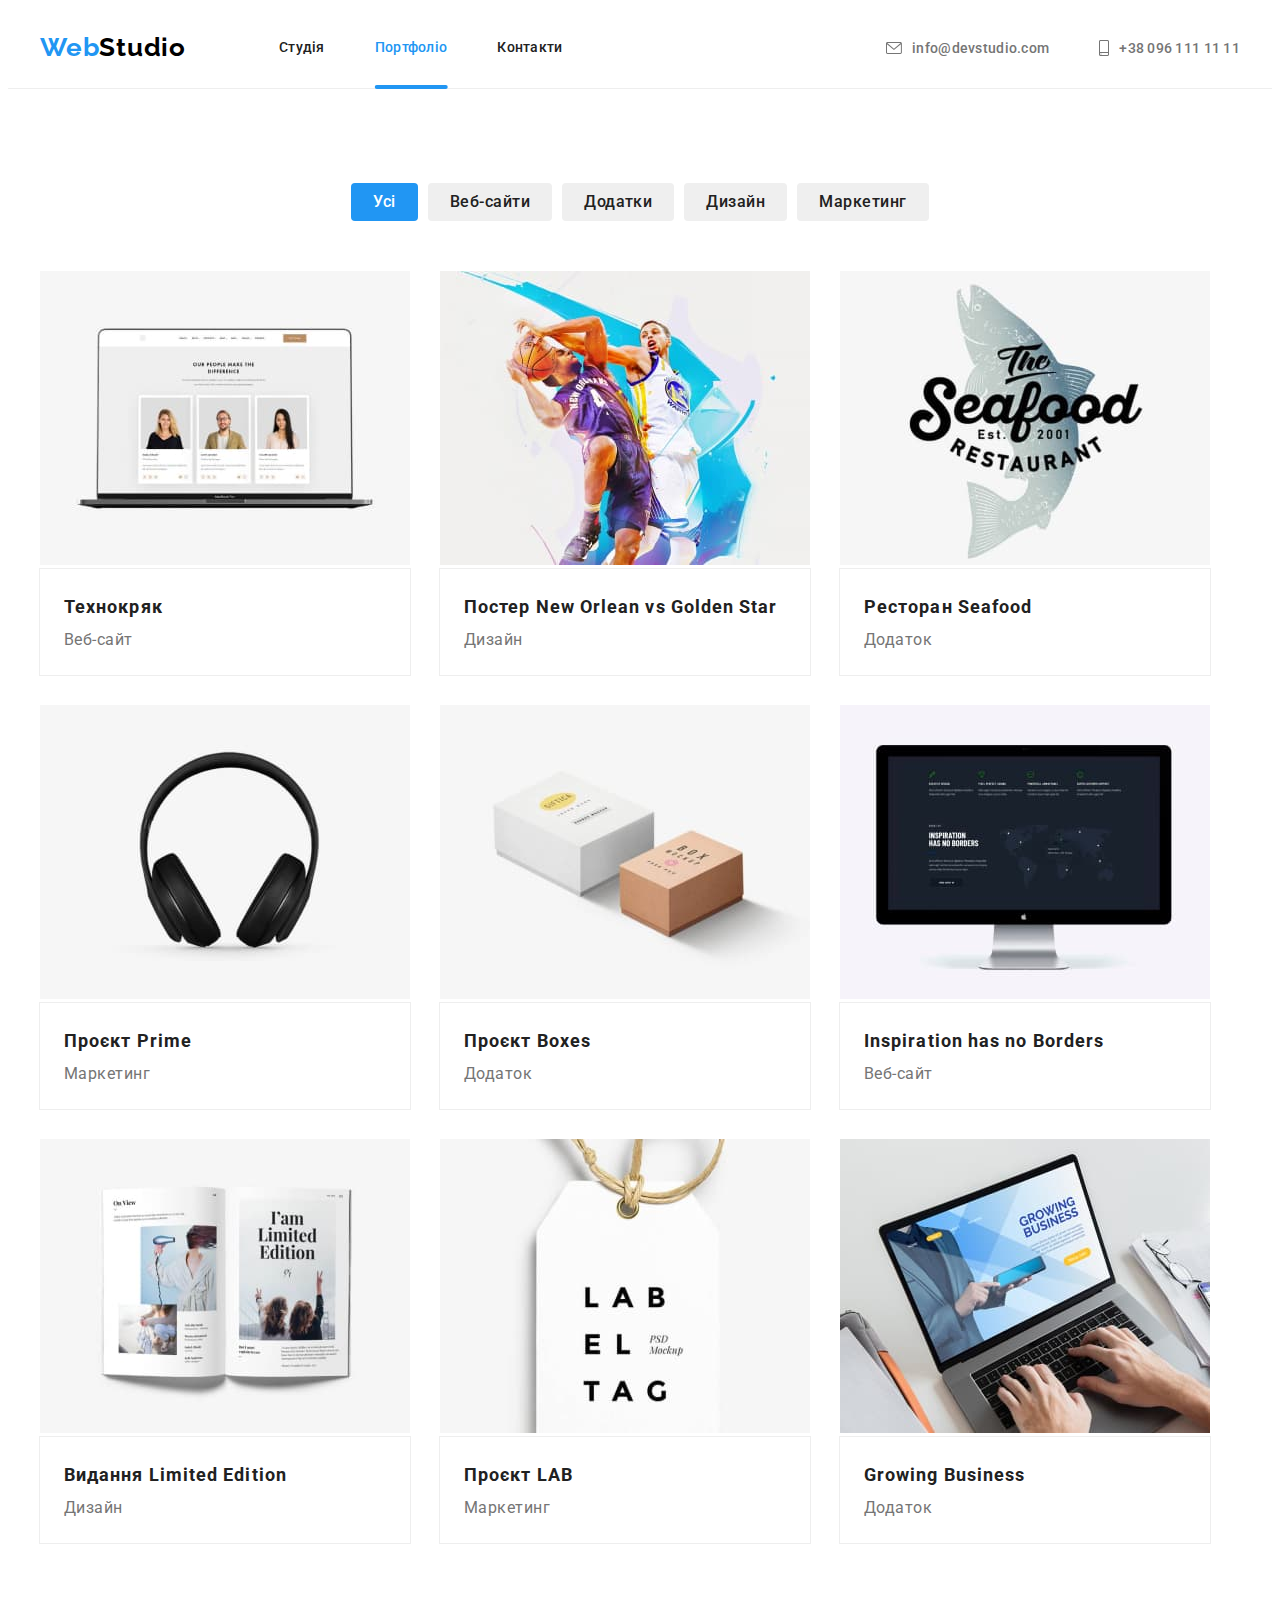
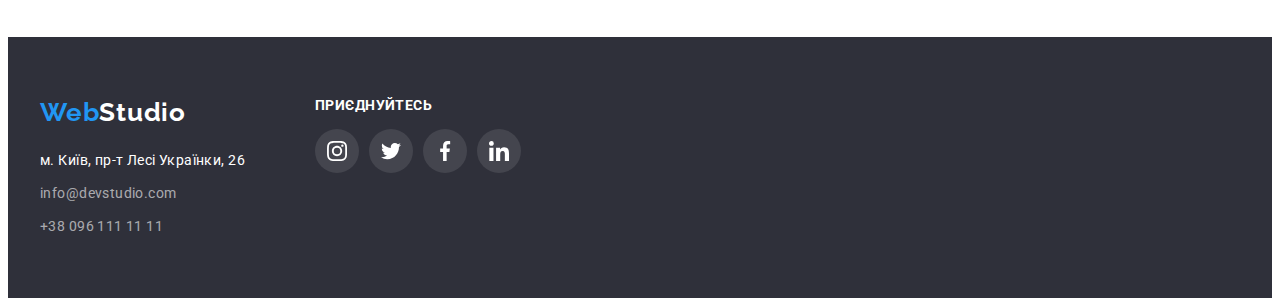
==== portfolio.html @ 4142b79a "Initial commit" ====
<!DOCTYPE html>
<html lang="uk">
  <head>
    <meta charset="UTF-8" />
    <meta http-equiv="X-UA-Compatible" content="IE=edge" />
    <meta name="viewport" content="width=device-width, initial-scale=1.0" />
    <title>WebStudio</title>
    <!-- Fonts -->
    <link rel="preconnect" href="https://fonts.googleapis.com" />
    <link rel="preconnect" href="https://fonts.gstatic.com" crossorigin />
    <link
      href="https://fonts.googleapis.com/css2?family=Fira+Code:wght@300;400;500;600;700&family=Raleway:wght@700&family=Roboto:wght@400;500;700;900&display=swap"
      rel="stylesheet"
    />
    <!-- Modern-normalize -->
    <link
      rel="stylesheet"
      href="https://cdnjs.cloudflare.com/ajax/libs/modern-normalize/1.1.0/modern-normalize.min.css"
      integrity="sha512-wpPYUAdjBVSE4KJnH1VR1HeZfpl1ub8YT/NKx4PuQ5NmX2tKuGu6U/JRp5y+Y8XG2tV+wKQpNHVUX03MfMFn9Q=="
      crossorigin="anonymous"
      referrerpolicy="no-referrer"
    />
    <!-- Custom styles -->
    <link rel="stylesheet" href="./scc/style.css" />
  </head>
  <body class="body">
    <!-- Heder section-->
    <header class="header-chapter">
      <div class="header-container container">
        <a class="logo link" href=""
          >Web<span class="logo-header">Studio</span></a
        >
        <nav class="header-nav">
          <ul class="nav-list list">
            <li class="nav-item">
              <a href="./index.html" class="nav-link link">Студія</a>
            </li>
            <li class="nav-item">
              <a href="" class="nav-link curent link">Портфоліо</a>
            </li>
            <li class="nav-item">
              <a href="" class="nav-link link">Контакти</a>
            </li>
          </ul>
        </nav>
        <div class="header-group">
          <a href="mailto:info@devstudio.com" class="header-mail link"
            ><svg class="heder-icon" width="16" height="12">
              <use href="./img/icons.svg#icon-envelope"></use>
            </svg>
            info@devstudio.com</a
          >
          <a href="tel:+380961111111" class="header-tel link">
            <svg class="heder-icon" width="10" height="16">
              <use href="./img/icons.svg#icon-smartphone"></use></svg
            >+38 096 111 11 11</a
          >
        </div>
      </div>
    </header>
    <main>
      <!-- Hero section -->
      <section class="button-container">
        <div class="container">
          <ul class="button-btn list">
            <li>
              <button type="button" class="btn-list btn-item">Усі</button>
            </li>
            <li><button type="button" class="btn-list">Веб-сайти</button></li>
            <li><button type="button" class="btn-list">Додатки</button></li>
            <li><button type="button" class="btn-list">Дизайн</button></li>
            <li><button type="button" class="btn-list">Маркетинг</button></li>
          </ul>
          <!-- Project company -->

          <h1 class="visually-hidden">Проєкти компанії</h1>
          <ul class="photo-project list">
            <li class="project-content">
              <div class="team-thumb">
                <img
                  src="./img/photoprogect/img.jpg"
                  alt="Ноутбук"
                  width="370"
                  height="294"
                />
                <div class="overlay">
                  <p class="overlay-text">
                    Ресурс пропонує комплексні пропозиції з різним рівнем
                    функціоналу та сервісів. Все це дозволить відвідувачу
                    отримати вичерпні відомості про компанію чи приватну особу.
                  </p>
                </div>
              </div>
              <div class="photo-content">
                <h2 class="design-title">Технокряк</h2>
                <p class="design-text">Веб-сайт</p>
              </div>
            </li>

            <li class="project-content">
              <div class="team-thumb">
                <img
                  src="./img/photoprogect/img1.jpg"
                  alt="Баскетбол"
                  width="370"
                  height="294"
                />
                <div class="overlay">
                  <p class="overlay-text">
                    Ресурс пропонує комплексні пропозиції з різним рівнем
                    функціоналу та сервісів. Все це дозволить відвідувачу
                    отримати вичерпні відомості про компанію чи приватну особу.
                  </p>
                </div>
              </div>

              <div class="photo-content">
                <h2 class="design-title">Постер New Orlean vs Golden Star</h2>
                <p class="design-text">Дизайн</p>
              </div>
            </li>

            <li class="project-content">
              <div class="team-thumb">
                <img
                  src="./img/photoprogect/img2.jpg"
                  alt="Логотип"
                  width="370"
                  height="294"
                />
                <div class="overlay">
                  <p class="overlay-text">
                    Ресурс пропонує комплексні пропозиції з різним рівнем
                    функціоналу та сервісів. Все це дозволить відвідувачу
                    отримати вичерпні відомості про компанію чи приватну особу.
                  </p>
                </div>
              </div>
              <div class="photo-content">
                <h2 class="design-title">Ресторан Seafood</h2>
                <p class="design-text">Додаток</p>
              </div>
            </li>

            <li class="project-content">
              <div class="team-thumb">
                <img
                  src="./img/photoprogect/img3.jpg"
                  alt="Навушники"
                  width="370"
                  height="294"
                />
                <div class="overlay">
                  <p class="overlay-text">
                    Ресурс пропонує комплексні пропозиції з різним рівнем
                    функціоналу та сервісів. Все це дозволить відвідувачу
                    отримати вичерпні відомості про компанію чи приватну особу.
                  </p>
                </div>
              </div>
              <div class="photo-content">
                <h2 class="design-title">Проєкт Prime</h2>
                <p class="design-text">Маркетинг</p>
              </div>
            </li>

            <li class="project-content">
              <div class="team-thumb">
                <img
                  src="./img/photoprogect/img4.jpg"
                  alt="Коробки"
                  width="370"
                  height="294"
                />
                <div class="overlay">
                  <p class="overlay-text">
                    Ресурс пропонує комплексні пропозиції з різним рівнем
                    функціоналу та сервісів. Все це дозволить відвідувачу
                    отримати вичерпні відомості про компанію чи приватну особу.
                  </p>
                </div>
              </div>
              <div class="photo-content">
                <h2 class="design-title" lang="en">Проєкт Boxes</h2>
                <p class="design-text">Додаток</p>
              </div>
            </li>

            <li class="project-content">
              <div class="team-thumb">
                <img
                  src="./img/photoprogect/img5.jpg"
                  alt="Комп"
                  width="370"
                  height="294"
                />
                <div class="overlay">
                  <p class="overlay-text">
                    Ресурс пропонує комплексні пропозиції з різним рівнем
                    функціоналу та сервісів. Все це дозволить відвідувачу
                    отримати вичерпні відомості про компанію чи приватну особу.
                  </p>
                </div>
              </div>
              <div class="photo-content">
                <h2 class="design-title" lang="en">
                  Inspiration has no Borders
                </h2>
                <p class="design-text">Веб-сайт</p>
              </div>
            </li>

            <li class="project-content">
              <div class="team-thumb">
                <img
                  src="./img/photoprogect/img6.jpg"
                  alt="Книга"
                  width="370"
                  height="294"
                />
                <div class="overlay">
                  <p class="overlay-text">
                    Ресурс пропонує комплексні пропозиції з різним рівнем
                    функціоналу та сервісів. Все це дозволить відвідувачу
                    отримати вичерпні відомості про компанію чи приватну особу.
                  </p>
                </div>
              </div>
              <div class="photo-content">
                <h2 class="design-title" lang="en">Видання Limited Edition</h2>
                <p class="design-text">Дизайн</p>
              </div>
            </li>

            <li class="project-content">
              <div class="team-thumb">
                <img
                  src="./img/photoprogect/img7.jpg"
                  alt="Декор"
                  width="370"
                  height="294"
                />
                <div class="overlay">
                  <p class="overlay-text">
                    Ресурс пропонує комплексні пропозиції з різним рівнем
                    функціоналу та сервісів. Все це дозволить відвідувачу
                    отримати вичерпні відомості про компанію чи приватну особу.
                  </p>
                </div>
              </div>
              <div class="photo-content">
                <h2 class="design-title" lang="en">Проєкт LAB</h2>
                <p class="design-text">Маркетинг</p>
              </div>
            </li>
            <li class="project-content">
              <div class="team-thumb">
                <img
                  src="./img/photoprogect/img8.jpg"
                  alt="Ноутбук"
                  width="370"
                  height="294"
                />
                <div class="overlay">
                  <p class="overlay-text">
                    Ресурс пропонує комплексні пропозиції з різним рівнем
                    функціоналу та сервісів. Все це дозволить відвідувачу
                    отримати вичерпні відомості про компанію чи приватну особу.
                  </p>
                </div>
              </div>
              <div class="photo-content">
                <h2 class="design-title" lang="en">Growing Business</h2>
                <p class="design-text">Додаток</p>
              </div>
            </li>
          </ul>
        </div>
      </section>
    </main>
    <!-- Footer -->

    <footer class="footer">
      <div class="container footer-container">
        <div>
          <a class="logo-element link" href=""
            >Web<span class="logo-footer">Studio</span></a
          >
          <address class="address">
            <ul class="list">
              <li class="footer-list">
                <a
                  class="footer-adres link"
                  href="https://goo.gl/maps/aXZ9ns17Bob6LLna9"
                  target="_blank"
                  rel="noopener noreferrer "
                  >м. Київ, пр-т Лесі Українки, 26</a
                >
              </li>
              <li class="footer-element">
                <a href="mailto:info@devstudio.com" class="footer-mail link"
                  >info@devstudio.com</a
                >
              </li>
              <li class="footer-element">
                <a href="tel:+380961111111" class="footer-tel link"
                  >+38 096 111 11 11</a
                >
              </li>
            </ul>
          </address>
        </div>

        <div class="footer-galery">
          <h3 class="footer-icon">приєднуйтесь</h3>
          <ul class="networks-galery">
            <li class="footer-icon list">
              <a
                class="footer-clas link"
                href="https://instagram.com"
                target="_blank"
                rel="noopener noreferrer"
                aria-label="Instagram icon"
              >
                <svg class="socials-networks" width="20" height="20">
                  <use href="./img/icons.svg#icon-instagram"></use>
                </svg>
              </a>
            </li>
            <li class="footer-icon list">
              <a
                class="footer-clas link twitter-element"
                href="https://twitter.com"
                target="_blank"
                rel="noopener noreferrer"
                aria-label="Twitter icon"
              >
                <svg class="socials-networks" width="20" height="20">
                  <use href="./img/icons.svg#icon-twitter"></use>
                </svg>
              </a>
            </li>
            <li class="footer-icon list">
              <a
                class="footer-clas link"
                href="https://facebook.com"
                target="_blank"
                rel="noopener noreferrer"
                aria-label="Facebook icon"
              >
                <svg class="socials-networks" width="20" height="20">
                  <use href="./img/icons.svg#icon-facebook"></use>
                </svg>
              </a>
            </li>
            <li class="footer-icon list">
              <a
                class="footer-clas link"
                href="https://linkedin.com"
                target="_blank"
                rel="noopener noreferrer"
                aria-label="Linkedin icon"
              >
                <svg class="socials-networks" width="20" height="20">
                  <use href="./img/icons.svg#icon-linkedin"></use>
                </svg>
              </a>
            </li>
          </ul>
        </div>
      </div>
    </footer>
  </body>
</html>
---- scc/style.css ----
.logo-header {
  color: var(--six-title-color);
}
:root {
  --main-title-color: #ffffff;
  --main-btn-color: #2196f3;
  --secondary-title-color: #f5f4fa;
  --accent-color: #212121;
  --fourth-title-color: #757575;
  --fift-title-color: #f5f5f5;
  --six-title-color: #000000;
  --primary-color: #2f303a;
  --border-color: #eeeeee;
  --secondary-border-color: #afb1b8;
  --background-color: #2196f3;
}
/* Others */
:root {
  --header-idx: 10;
  --modal-idx: 100;
  --menu-idx: 1000;
  --anim-fast: 250ms ease-out;
  --anim-our: 250ms cubic-bezier(0.4, 0, 0.2, 1);
}
.body {
  font-family: "Roboto", sans-serif;
  color: var(--main-title-color);
}
h1,
h2,
h3,
h4,
h5,
h6,
p {
  margin: 0;
}
.list {
  list-style: none;
  margin: 0;
  padding: 0;
}
.img {
  display: block;
  max-width: 100%;
  height: auto;
}
.container {
  width: 1200px;
  padding-right: 15px;
  padding-left: 15px;
  margin-left: auto;
  margin-right: auto;
}
.link {
  text-decoration: none;
  color: currentColor;
}
/*-------Heder-------- */
.header-container {
  display: flex;
  align-items: center;
}
.logo {
  margin-right: 93px;
}
.header-nav {
  margin-right: auto;
}
.header-chapter {
  border-bottom: 1px solid var(--border-color);
}
.logo {
  font-family: "Raleway";
  font-style: normal;
  font-weight: 700;
  font-size: 26px;
  line-height: calc(31 / 26);
  letter-spacing: 0.03em;
  color: var(--main-btn-color);
}
.nav-link {
  position: relative;
  display: block;
  padding-top: 32px;
  padding-bottom: 32px;
  font-weight: 500;
  font-size: 14px;
  line-height: 1.14;
  letter-spacing: 0.02em;
  color: var(--accent-color);
  transition: color var(--anim-our);
}
.nav-link:hover,
.nav-link:focus {
  color: var(--main-btn-color);
}
.nav-link.curent::after {
  content: "";
  position: absolute;
  left: 50%;
  bottom: -1px;
  transform: translateX(-50%);
  display: block;
  width: 100%;
  height: 4px;
  background: var(--main-btn-color);
  border-radius: 2px;
}
.nav-list {
  display: flex;
  align-items: center;
  gap: 50px;
}
.nav-list .nav-link.curent {
  color: var(--main-btn-color);
}
.header-tel {
  font-weight: 500;
  font-size: 14px;
  line-height: calc(16 / 14);
  letter-spacing: 0.02em;
  color: var(--fourth-title-color);
  display: flex;
  align-items: center;
  gap: 10px;
  transition: color var(--anim-our);
}
.header-tel:hover,
.header-tel:focus {
  color: var(--main-btn-color);
}
.heder-icon {
  fill: currentColor;
}
.header-mail {
  font-weight: 500;
  font-size: 14px;
  line-height: calc(16 / 14);
  letter-spacing: 0.02em;
  color: var(--fourth-title-color);
  display: flex;
  align-items: center;
  gap: 10px;
  transition: color var(--anim-our);
}
.header-mail:hover,
.header-mail:focus {
  color: var(--main-btn-color);
}
.header-group {
  display: flex;
  align-items: center;
  gap: 50px;
}
/*------Hero----- */
.hero-chapter {
  background-color: var(--primary-color);
  padding-top: 200px;
  padding-bottom: 200px;
  height: 600px;
  max-width: 1600px;
  margin-left: auto;
  margin-right: auto;
  background-position: center;
  background-image: linear-gradient(
      rgba(47, 48, 58, 0.4),
      rgba(47, 48, 58, 0.4)
    ),
    url(../img/overlay/Img.jpg);
}
.hero-title {
  margin-top: 0;
  margin-bottom: 0;
  font-weight: 900;
  font-size: 44px;
  line-height: calc(60 / 44);
  text-align: center;
  letter-spacing: 0.06em;
  text-transform: uppercase;
  margin-bottom: 30px;
  color: var(--main-title-color);
}
.button-btn {
  margin-bottom: 34px;
}
.button-hero {
  margin-bottom: 200px;
  font-family: inherit;
  font-weight: 700;
  font-size: 16px;
  line-height: calc(30 / 16);
  display: flex;
  align-items: center;
  text-align: center;
  letter-spacing: 0.06em;
  cursor: pointer;
  background-color: var(--main-btn-color);
  border: none;
  display: block;
  margin: 0 auto;
  width: 216px;
  height: 50px;
  color: var(--main-title-color);
  border-radius: 4px;
  transition: color var(--anim-our);
}
.button-hero:hover,
.button-hero:focus {
  color: var(--six-title-color);
}
/*--------Benefits section------- */
.section {
  background-color: var(--main-title-color);
}
.benefits-company {
  display: flex;
  justify-content: center;
  align-items: center;
  width: 270px;
  height: 120px;
  gap: 30px;
  padding: 25px 100px;
  margin-bottom: 30px;
  background: var(--secondary-title-color);
  border-radius: 4px;
}
.benefits-icon {
  width: 70px;
  height: 70px;
}
.benefits-text {
  display: flex;
  padding-right: 30px;
}
.about-text {
  width: 270px;
  margin-right: 30px;
}
.visually-hidden {
  position: absolute;
  white-space: nowrap;
  width: 1px;
  height: 1px;
  overflow: hidden;
  border: 0;
  padding: 0;
  clip: rect(0 0 0 0);
  clip-path: inset(50%);
  margin: -1px;
}
.section-title {
  width: 270px;
  font-size: 14px;
  line-height: calc(16 / 14);
  letter-spacing: 0.03em;
  text-transform: uppercase;
  color: var(--accent-color);
}
.section-chapt {
  padding-top: 94px;
  padding-bottom: 94px;
}
.section-text {
  margin-top: 10px;
  font-size: 14px;
  line-height: calc(24 / 14);
  letter-spacing: 0.03em;
  color: var(--fourth-title-color);
}
.about-project:not(:last-child) {
  margin-right: 30px;
}
/* Project section */
.project {
  background-color: var(--main-title-color);
}
.project-title {
  font-size: 36px;
  line-height: calc(42 / 36);
  text-align: center;
  letter-spacing: 0.03em;
  color: var(--accent-color);
}
.project-chapter {
  padding-bottom: 94px;
}
.progect-desc {
  display: flex;
  margin-top: 50px;
}
.about-project {
  position: relative;
}
.overlay-section {
  width: 100%;
  position: absolute;
  bottom: 0;
  padding-bottom: 27px;
  padding-top: 27px;
  background-color: rgba(47, 48, 58, 0.8);
  backdrop-filter: blur(2px);
}
.ovarlay-title {
  color: var(--main-title-color);
  text-align: center;
  text-transform: uppercase;
  font-weight: 700;
  font-size: 14px;
  line-height: calc(16 / 14);
  letter-spacing: 0.03em;
}
/* ------Team section-------- */
.comand-link {
  background-color: var(--secondary-title-color);
  padding-top: 94px;
  padding-bottom: 94px;
}
.team-galery {
  display: flex;
  margin-top: 50px;
  gap: 30px;
}
.about-comand {
  outline: 1px solid var(--secondary-border-color);
  background-color: var(--main-title-color);
  border-radius: 5px;
  box-shadow: 0px 1px 3px rgba(0, 0, 0, 0.12), 0px 1px 1px rgba(0, 0, 0, 0.14),
    0px 2px 1px rgba(0, 0, 0, 0.2);
}
.team-comand {
  padding-top: 30px;
  padding-bottom: 30px;
}
.comand-title {
  text-align: center;
  font-style: normal;
  font-weight: 700;
  font-size: 36px;
  line-height: calc(42 / 36);
  letter-spacing: 0.03em;
  color: var(--accent-color);
}
.comand-item {
  font-weight: 500;
  font-size: 16px;
  line-height: calc(19 / 16);
  text-align: center;
  letter-spacing: 0.03em;
  color: var(--accent-color);
}
.comand-text {
  margin-top: 10px;
  margin-bottom: 16px;
  font-size: 16px;
  line-height: calc(19 / 16);
  text-align: center;
  letter-spacing: 0.03em;
  color: var(--fourth-title-color);
}
.socials {
  display: flex;
  justify-content: center;
  gap: 10px;
}
.socials-link {
  display: flex;
  justify-content: center;
  align-items: center;
  width: 44px;
  height: 44px;
  border-radius: 50%;
  background-color: var(--main-title-color);
  transition: color var(--anim-our), background-color var(--anim-our);
}
.socials-link:hover,
.socials-link:focus {
  background-color: var(--background-color);
}
.socials-icon {
  fill: var(--secondary-border-color);
}
.socials-link:hover .socials-icon,
.socials-link:focus .socials-icon {
  fill: var(--main-title-color);
}
/* Clients */
.clients {
  font-weight: 700;
  font-size: 36px;
  line-height: calc(42 / 36);
  text-align: center;
  letter-spacing: 0.03em;
  color: var(--accent-color);
  padding-top: 94px;
  padding-bottom: 94px;
}
.our-clients {
  display: flex;
  justify-content: center;
  align-items: center;
  gap: 30px;
  padding-left: 0;
  margin-bottom: 0;
}
.clients-link {
  width: 100%;
  height: 100%;
  display: flex;
  align-items: center;
  justify-content: center;
  width: 170;
  height: 92;
  border: 1px solid var(--secondary-border-color);
  border-radius: 4px;
  color: var(--secondary-border-color);
  transition: color var(--anim-our), border-color var(--anim-our);
}
.clients-item {
  width: 170px;
  height: 92px;
}
.clients-link:hover,
.clients-link:focus {
  border-color: var(--main-btn-color);
  color: var(--main-btn-color);
}
.clients-icon {
  fill: currentColor;
}
/* ------Foter------- */
.footer {
  background-color: var(--primary-color);
  padding-top: 60px;
  padding-bottom: 60px;
  padding-left: 0px;
}
.footer-container {
  display: flex;
  gap: 70px;
}
.logo-element {
  display: inline-block;
  font-family: "Raleway";
  font-style: normal;
  font-weight: 700;
  font-size: 26px;
  line-height: calc(31 / 26);
  letter-spacing: 0.03em;
  color: var(--main-btn-color);
}
.logo-footer {
  color: var(--main-title-color);
}
.footer-adres {
  font-size: 14px;
  line-height: calc(24 / 14);
  letter-spacing: 0.03em;
  color: var(--main-title-color);
  transition: color var(--anim-our);
}
.footer-adres:hover,
.footer-adres:focus {
  color: var(--main-btn-color);
}
.address {
  font-style: normal;
}
.footer-mail {
  display: inline-block;
  font-size: 14px;
  line-height: calc(24 / 14);
  letter-spacing: 0.03em;
  color: rgba(255, 255, 255, 0.6);
  transition: color var(--anim-our);
}
.footer-mail:hover,
.footer-mail:focus {
  color: var(--main-title-color);
}
.footer-list {
  margin-top: 20px;
}
.footer-element {
  margin-top: 9px;
}

.footer-tel {
  display: inline-block;
  font-size: 14px;
  line-height: calc(24 / 14);
  letter-spacing: 0.03em;
  color: rgba(255, 255, 255, 0.6);
  transition: color var(--anim-our);
}
.footer-tel:hover,
.footer-tel:focus {
  color: var(--main-title-color);
}
.footer-icon {
  display: flex;
  align-items: center;

  font-weight: 700;
  font-size: 14px;
  line-height: calc(16 / 14);
  letter-spacing: 0.03em;
  text-transform: uppercase;

  color: var(--main-title-color);
}
.networks-galery {
  display: flex;
  justify-content: center;
  align-items: center;
  gap: 10px;
  margin-bottom: 0;
  padding-left: 0;
}
.footer-clas {
  display: flex;
  justify-content: center;
  align-items: center;
  width: 44px;
  height: 44px;
  border-radius: 50%;
  background: rgba(255, 255, 255, 0.1);
  transition: background-color var(--anim-our);
}
.footer-clas:hover,
.footer-clas:focus {
  background-color: var(--background-color);
}
.socials-networks {
  fill: var(--main-title-color);
}
/* Modal window */
.backdrop {
  position: fixed;
  top: 0;
  left: 0;
  width: 100%;
  height: 100%;
  backdrop-filter: blur(1px);
  z-index: var(--header-idx);
  transition: opacity var(--anim-our), visibility var(--anim-our);
  animation: modal-animation 2000ms cubic-bezier(0.4, 0, 0.2, 1);
}
.backdrop.is-hidden {
  opacity: 0;
  visibility: hidden;
  pointer-events: none;
}
.modal {
  position: absolute;
  top: 50%;
  left: 50%;
  transform: translateX(-50%) translateY(-50%);
  width: 528px;
  min-height: 581px;
  background-color: var(--main-title-color);
  box-shadow: 0px 1px 3px rgba(0, 0, 0, 0.12), 0px 1px 1px rgba(0, 0, 0, 0.14),
    0px 2px 1px rgba(0, 0, 0, 0.2);
  border-radius: 4px;
  transition: transform var(--anim-our), opacity var(--anim-our);
}
.backdrop.is-hidden.modal {
  opacity: 0;
  transform: translateX(-50) translateY(-70);
}
.modal-btn {
  position: absolute;
  box-sizing: border-box;
  padding: 0;
  display: inline-flex;
  align-items: center;
  justify-content: center;
  top: 10px;
  right: 10px;
  width: 30px;
  height: 30px;
  background-color: var(--main-title-color);
  border: 1px solid rgba(0, 0, 0, 0.1);
  border-radius: 50%;
  cursor: pointer;
}
.modal-icon {
  color: var(--six-title-color);
}
/* -----------Portfolio html----------- */
.button-container {
  padding-top: 94px;
  padding-bottom: 94px;
}
.btn-list {
  font-family: "Roboto";
  font-style: normal;
  font-weight: 500;
  font-size: 16px;
  line-height: calc(26 / 16);
  text-align: center;
  letter-spacing: 0.03em;
  cursor: pointer;
  color: var(--accent-color);
  border-radius: 4px;
  transition: background-color var(--anim-our), color var(--anim-our);
}
.btn-list:hover,
.btn-list:focus {
  background-color: var(--main-btn-color);
  color: var(--main-title-color);
  box-shadow: 0px 3px 1px rgba(0, 0, 0, 0.1), 0px 1px 2px rgba(0, 0, 0, 0.08),
    0px 2px 2px rgba(0, 0, 0, 0.12);
}
.button-btn {
  display: flex;
  align-items: center;
  gap: 10px;
  justify-content: center;
  margin-bottom: 50px;
}
.photo-project {
  display: flex;
  flex-wrap: wrap;
  gap: 30px;
}
.btn-list {
  border-style: none;
  padding: 6px 22px;
}
.btn-item {
  padding: 6px 22px;
  font-family: "Roboto";
  font-style: normal;
  font-weight: 500;
  font-size: 16px;
  line-height: calc(26 / 16);
  text-align: center;
  letter-spacing: 0.03em;
  cursor: pointer;
  color: var(--main-title-color);
}
.btn-item {
  background-color: var(--main-btn-color);
  transition: color var(--anim-our);
}
.btn-item:hover,
.btn-item:focus {
  color: var(--accent-color);
}
.btn-item {
  border-style: none;
}
.photo-content {
  padding: 20px 24px;
  outline: 1px solid var(--border-color);
}
.design-title {
  font-size: 18px;
  line-height: calc(36 / 18);
  letter-spacing: 0.06em;
  color: var(--accent-color);
}
.design-text {
  font-size: 16px;
  line-height: calc(30 / 16);
  letter-spacing: 0.03em;
  color: var(--fourth-title-color);
}
.team-thumb {
  position: relative;
  overflow: hidden;
}
.overlay {
  position: absolute;
  top: 0;
  left: 0;
  transform: translateY(100%);
  width: 100%;
  height: 100%;
  padding-left: 24px;
  padding-right: 24px;
  display: flex;
  align-items: center;
  color: var(--main-title-color);
  font-size: 18px;
  line-height: 28px;
  letter-spacing: 0.03em;
  background-color: rgba(33, 150, 243, 0.9);
  backdrop-filter: blur(1px);
  user-select: none;
  transition: transform 250ms ease-in-out;
}
.project-content:hover .overlay {
  transform: translateY(0);
}
.project-content:hover,
.project-content:focus {
  box-shadow: 0px 1px 1px rgba(0, 0, 0, 0.12), 0px 4px 4px rgba(0, 0, 0, 0.06),
    1px 4px 6px rgba(0, 0, 0, 0.16);
}
/* Animation */
@keyframes modal-animation {
  0% {
    opacity: 0;
    scale: (0.1);
    transform: translateY(-100px);
  }
  50% {
    opacity: 0.6;
  }
  100% {
    opacity: 1;
    scale: (1);
    transform: translateY(-100px);
  }
}
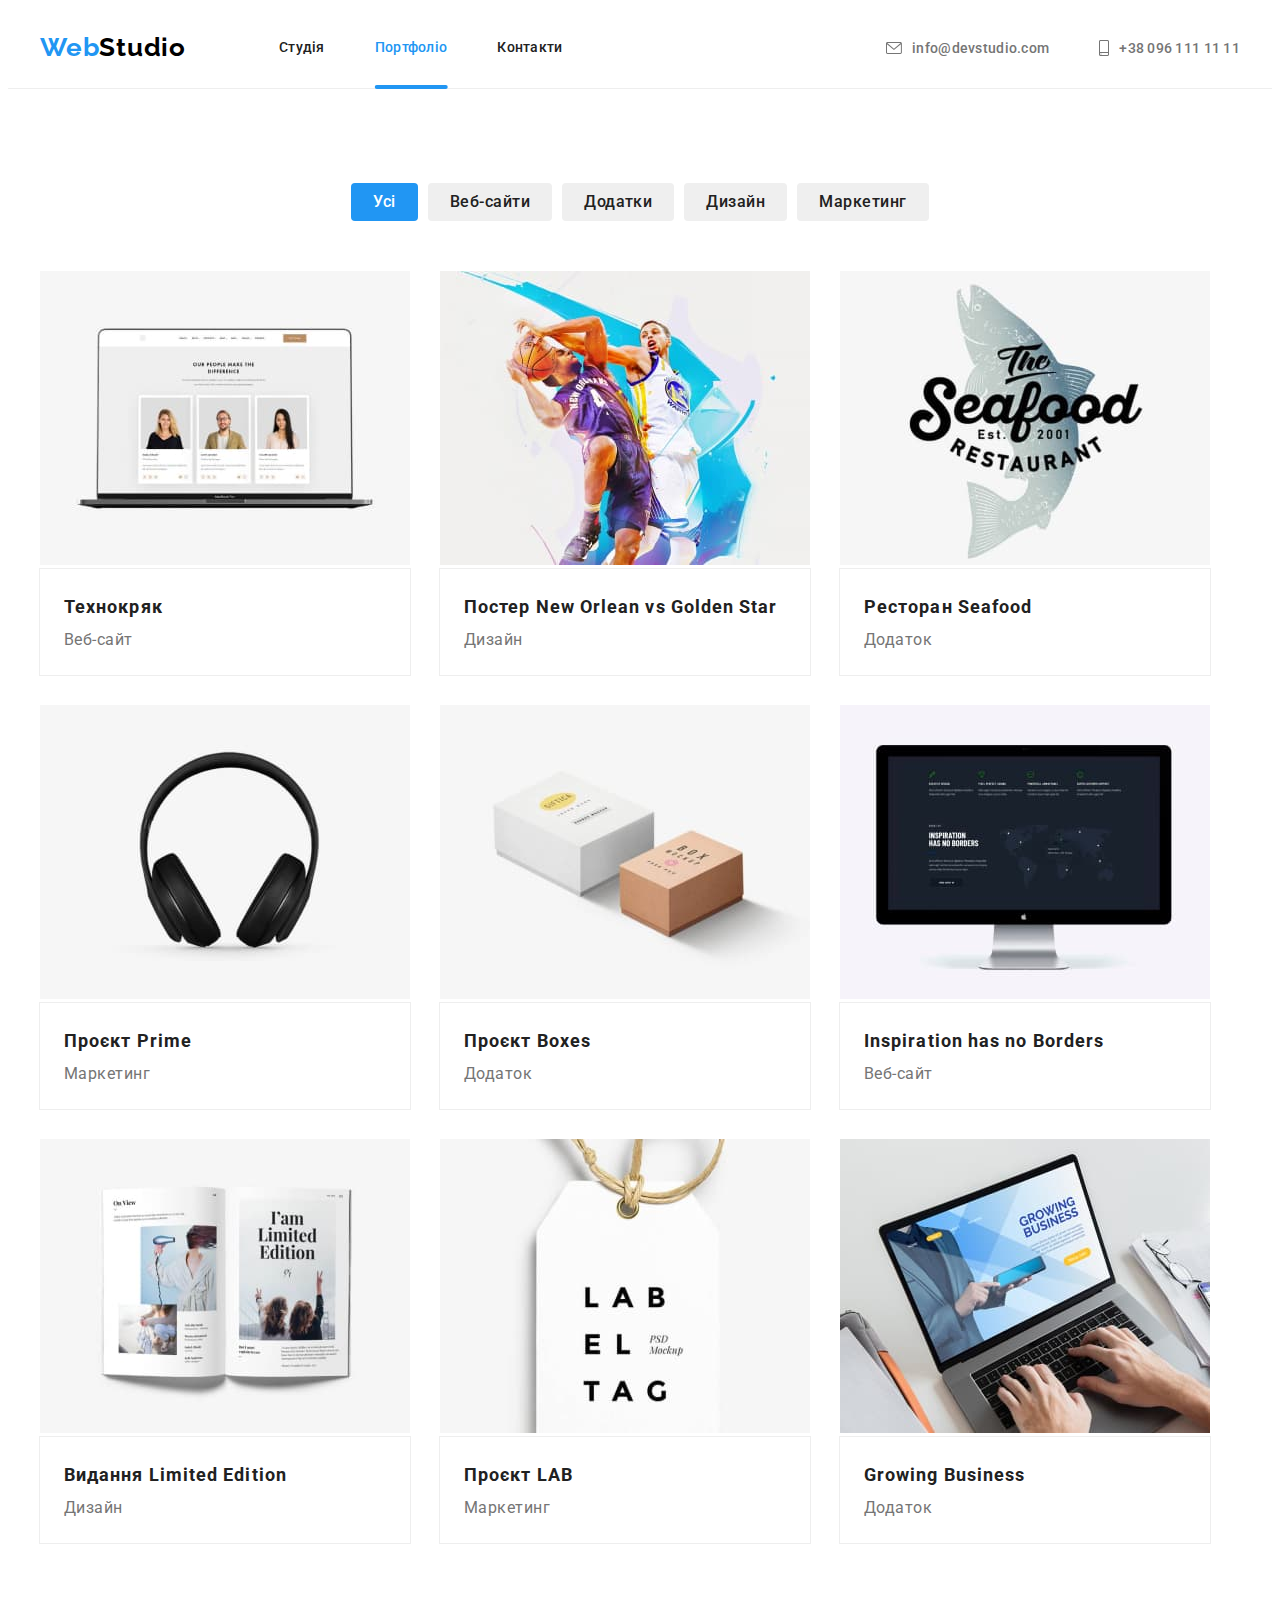
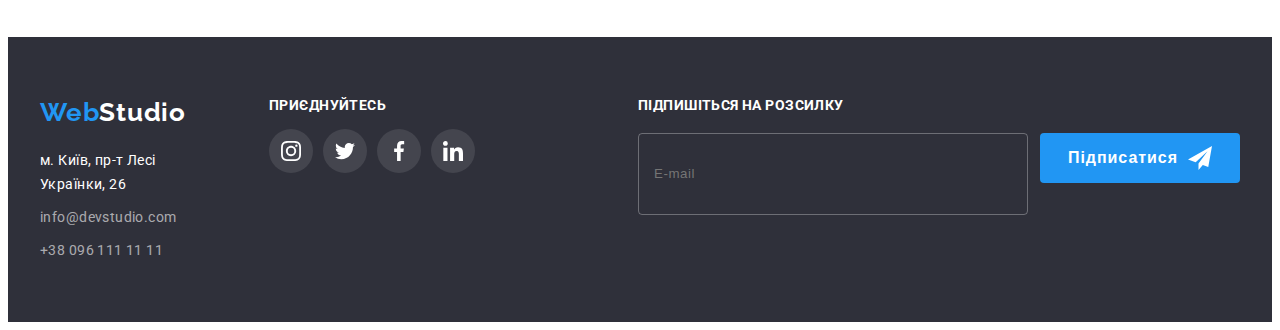
==== commit 90d9d8e7: "Виправлення помилок стилізації" ====
--- a/portfolio.html
+++ b/portfolio.html
@@ -368,7 +368,19 @@
             </li>
           </ul>
         </div>
+        <div class="footer-form-class">
+         <p class="footer-form-title">Підпишіться на розсилку</p>
+        <form class="footer-form" name="footer-form"></form>
+        <div class="footer-button-form">
+          <input class="footer-form-field" type="text" name="our_mail" id="our_mail" placeholder="E-mail">
+           <button class="footer-form-btn" type="submit">Підписатися <svg class="footer-form-icon" width="24" height="24">
+             <use href="./img/icons.svg#icon-icon-send"></use>
+           </svg></button>
+           </div>
+        </form>
       </div>
+      </div>
+      
     </footer>
   </body>
 </html>
--- a/scc/style.css
+++ b/scc/style.css
@@ -484,7 +484,6 @@
 .footer-element {
   margin-top: 9px;
 }
-
 .footer-tel {
   display: inline-block;
   font-size: 14px;
@@ -533,6 +532,58 @@
 }
 .socials-networks {
   fill: var(--main-title-color);
+}
+.footer-form-class {
+  padding-left: 93px;
+}
+.footer-form {
+  display: flex;
+  padding-top: 20px;
+}
+.footer-form-title {
+  align-items: center;
+  justify-content: center;
+  font-weight: 700;
+  font-size: 14px;
+  line-height: calc(16 / 14);
+  letter-spacing: 0.03em;
+  text-transform: uppercase;
+  color: var(--main-title-color);
+}
+.footer-button-form {
+  display: flex;
+  gap: 12px;
+}
+.footer-form-field {
+  padding: 15px;
+  width: 358px;
+  height: 50px;
+  background-color: rgba(215, 221, 226, 0);
+  border: 1px solid rgba(255, 255, 255, 0.3);
+  filter: drop-shadow (0px 4px 4px rgba(0, 0, 0, 0.15));
+  border-radius: 4px;
+  color: var(--main-title-color);
+  font-weight: 400;
+  letter-spacing: 0.04em;
+}
+
+.footer-form-btn {
+  display: flex;
+  align-items: center;
+  justify-content: center;
+  gap: 10px;
+  font-style: normal;
+  font-weight: 700;
+  font-size: 16px;
+  line-height: calc(30 / 16);
+  width: 200px;
+  height: 50px;
+  letter-spacing: 0.06em;
+  cursor: pointer;
+  background-color: var(--main-btn-color);
+  border: none;
+  color: var(--main-title-color);
+  border-radius: 4px;
 }
 /* Modal window */
 .backdrop {
@@ -545,6 +596,7 @@
   z-index: var(--header-idx);
   transition: opacity var(--anim-our), visibility var(--anim-our);
   animation: modal-animation 2000ms cubic-bezier(0.4, 0, 0.2, 1);
+  color: var(--accent-color);
 }
 .backdrop.is-hidden {
   opacity: 0;
@@ -558,12 +610,15 @@
   transform: translateX(-50%) translateY(-50%);
   width: 528px;
   min-height: 581px;
+  padding-left: 40px;
+  padding-right: 40px;
   background-color: var(--main-title-color);
   box-shadow: 0px 1px 3px rgba(0, 0, 0, 0.12), 0px 1px 1px rgba(0, 0, 0, 0.14),
     0px 2px 1px rgba(0, 0, 0, 0.2);
   border-radius: 4px;
   transition: transform var(--anim-our), opacity var(--anim-our);
 }
+
 .backdrop.is-hidden.modal {
   opacity: 0;
   transform: translateX(-50) translateY(-70);
@@ -587,6 +642,137 @@
 .modal-icon {
   color: var(--six-title-color);
 }
+.modal-label {
+  display: block;
+  margin-top: 40px;
+  margin-bottom: 12px;
+  text-align: center;
+  font-size: 20px;
+  line-height: calc(23 / 20);
+  letter-spacing: 0.03em;
+  color: var(--accent-color);
+}
+.modal-form-lable {
+  display: block;
+  margin-bottom: 4px;
+  font-weight: 400;
+  font-size: 12px;
+  line-height: calc(14 / 12);
+  letter-spacing: 0.01em;
+  color: var(--fourth-title-color);
+}
+.modal-form-wrapper {
+  position: relative;
+  margin-bottom: 10px;
+}
+.modal-form-field {
+  width: 100%;
+  height: 40px;
+  padding-left: 35px;
+  padding-right: 35px;
+  border: 1px solid rgba(33, 33, 33, 0.2);
+  border-radius: 4px;
+  outline: 1px solid transparent;
+  outline-offset: -1px;
+  transition: outline var(--anim-our);
+}
+.modal-form-icon {
+  position: absolute;
+  top: 50%;
+  left: 12px;
+  transform: translateY(-50%);
+}
+.modal-form-group {
+  margin-bottom: 20px;
+}
+.modal-form-field:focus {
+  outline: 1px solid var(--background-color);
+  transition: fill var(--anim-our);
+}
+.modal-form-field:focus + .modal-form-icon {
+  fill: var(--background-color);
+}
+.modal-form-agreement {
+  display: flex;
+  justify-content: center;
+  align-items: center;
+  gap: 10px;
+  margin-bottom: 30px;
+}
+.modal-form-agreement-desc {
+  font-size: 14px;
+  line-height: calc(24 / 14);
+  letter-spacing: 0.03em;
+  color: var(--fourth-title-color);
+}
+.modal-form-agreement-link {
+  color: var(--background-color);
+}
+.modal-form-message {
+  font-size: 12px;
+  line-height: calc(14 / 12);
+  letter-spacing: 0.01em;
+  display: block;
+  width: 100%;
+  height: 120px;
+  padding: 16px 20px;
+  font-size: 14px;
+  resize: none;
+  border-radius: 4px;
+  border: 1px solid rgba(33, 33, 33, 0.2);
+  outline: 1px solid transparent;
+  outline-offset: -1px;
+  color: rgba(117, 117, 117, 0.5);
+  transition: outline var(--anim-our);
+}
+.modal-form-message:focus {
+  outline: 1px solid var(--background-color);
+  transition: fill var(--anim-our);
+}
+.modal-form-checkbox {
+  appearance: none;
+  width: 16px;
+  height: 15px;
+  outline: 2px solid transparent;
+  outline-offset: -2px;
+  border: 2px solid var(--accent-color);
+  border-radius: 2px;
+  background-position: center;
+  background-repeat: no-repeat;
+  background-image: url("data:image/svg+xml,%3Csvg width='13' height='10' viewBox='0 0 13 10' fill='none' xmlns='http://www.w3.org/2000/svg'%3E%3Cpath d='M1.95703 4.75166L1.88825 4.68604L1.81923 4.75141L0.93123 5.59258L0.854858 5.66492L0.930974 5.73753L4.42671 9.07236L4.49574 9.1382L4.56476 9.07236L12.069 1.91352L12.1449 1.84116L12.069 1.76881L11.1873 0.927644L11.1183 0.861826L11.0493 0.927611L4.49577 7.17353L1.95703 4.75166Z' fill='white' stroke='white' stroke-width='0.2'/%3E%3C/svg%3E%0A");
+  transition: var(--anim-our);
+}
+.modal-form-checkbox:checked {
+  outline-color: var(--background-color);
+  background-color: var(--background-color);
+  background-size: 11px 8px;
+}
+
+.modal-form-btn {
+  font-weight: 700;
+  font-size: 16px;
+  line-height: calc(30 / 16);
+  width: 200px;
+  height: 50px;
+  align-items: center;
+  text-align: center;
+  letter-spacing: 0.06em;
+  cursor: pointer;
+  border: none;
+  display: block;
+  margin: 0 auto;
+  background-color: var(--main-btn-color);
+  box-shadow: 0px 4px 4px rgba(0, 0, 0, 0.15);
+  border-radius: 4px;
+  color: var(--main-title-color);
+  transition: color var(--anim-our);
+}
+
+.modal-form-btn:hover,
+.modal-form-btn:focus {
+  color: var(--six-title-color);
+}
+
 /* -----------Portfolio html----------- */
 .button-container {
   padding-top: 94px;
